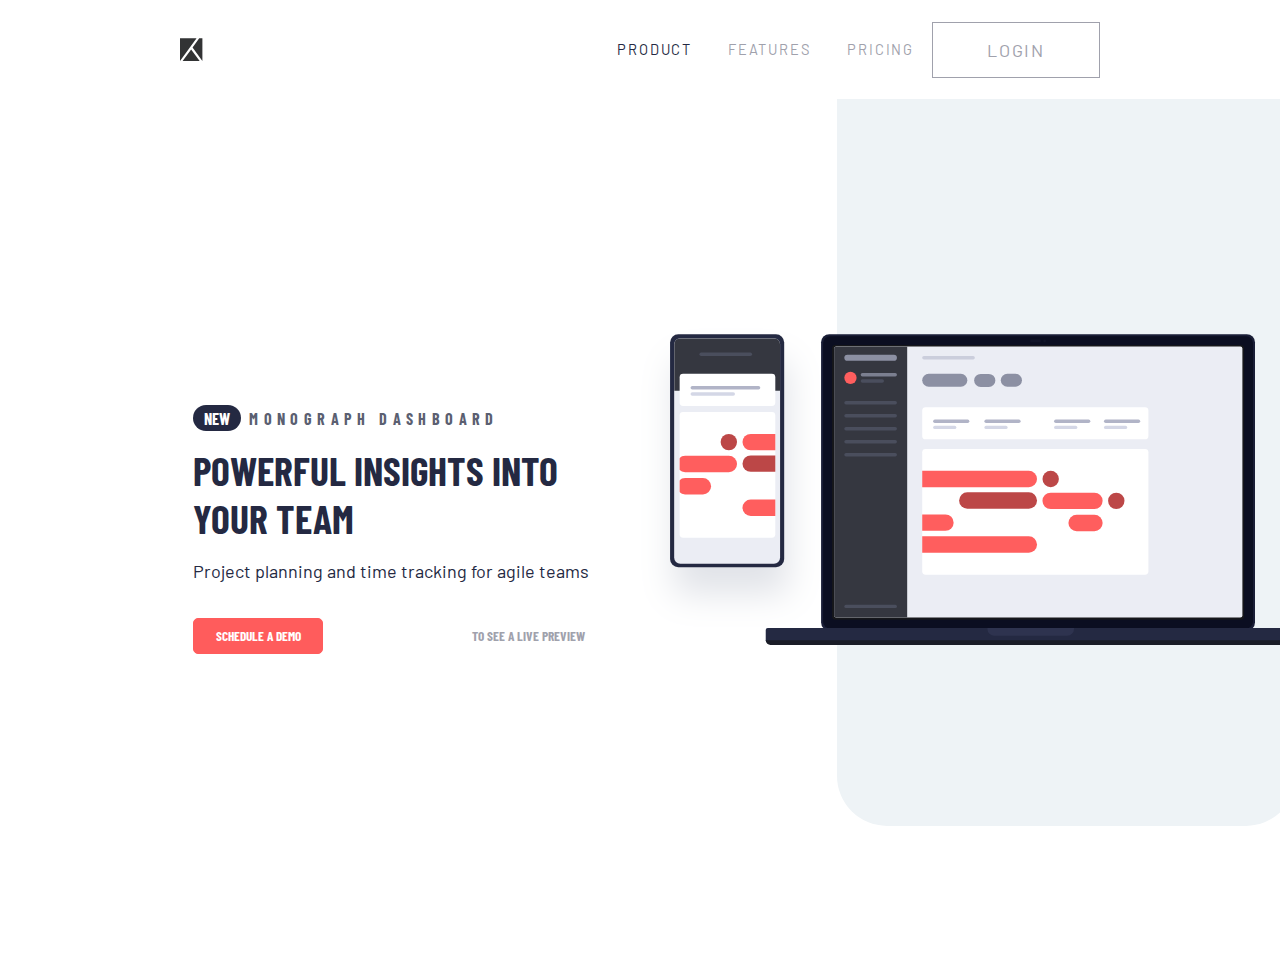
==== docs/index.html @ c7bf065c "first commit" ====
<!DOCTYPE html><html lang="en"><head><meta charset="UTF-8"><meta name="viewport" content="width=device-width,initial-scale=1"><link rel="icon" href="./assets/images/favicon.png"><link href="https://fonts.googleapis.com/css2?family=Barlow&family=Barlow+Condensed:wght@400;700&display=swap" rel="stylesheet"><link rel="stylesheet" href="./css/styles.css"><title>Frontend Mentor | Project Tracking | Taguara Digital</title></head><body><header class="header" id="header"><div class="nav__logo" id="nav__logo"><a href="index.html"><img src="./assets/images/logo.svg" alt="logo"></a></div><div class="toggle-menu" id="toggle-menu"><img src="./assets/images/icon-hamburger.svg" alt="toggle-menu"></div><nav class="main-nav" id="main-nav"><ul class="nav__list" id="nav__list"><li class="nav__item"><a href="#" class="nav__link nav__link--active">Product</a></li><li class="nav__item"><a class="nav__link" href="#">Features</a></li><li class="nav__item"><a class="nav__link" href="#">Pricing</a></li><li class="nav__item"><a class="nav__link btn--menu">Login</a></li></ul></nav></header><main class="main"><div class="main__wrapper"><div class="main__content"><h2 class="main__subtitle"><span>New</span> Monograph Dashboard</h2><h1 class="main__title">Powerful insights into your team</h1><p class="main__txt">Project planning and time tracking for agile teams</p><div class="main__buttons"><button class="btn btn--red">Schedule a demo</button> <button class="btn btn--ghost">to see a live preview</button></div></div><div class="main__img"><img src="./assets/images/illustration-devices.svg" alt="main-image" class="main__image"></div></div></main><script src="./js/app.js"></script></body></html>
---- docs/css/styles.css ----
:root{--red:#ff5c5c;--very-dark-blue:#242942;--dark-grayish-blue:#5b5f71;--grayish-blue:#a0a1ac;--light-grayish-blue:#eef3f6;--ff-title:"Barlow Condensed",sans-serif;--ff-body:"Barlow",sans-serif;--header-height:5.5rem}*,:after,:before{box-sizing:border-box;margin:0;padding:0}html{font-family:var(--ff-body);font-size:18px;font-weight:400;color:var(--very-dark-blue)}body{margin:0;padding:0}body,img{width:100%}img{display:block}ul{list-style:none}a{text-decoration:none}.header{width:100%;height:var(--header-height);padding:0 1.775rem;display:-webkit-box;display:-webkit-flex;display:-ms-flexbox;display:flex;-webkit-box-pack:justify;-webkit-justify-content:space-between;-ms-flex-pack:justify;justify-content:space-between;-webkit-box-align:center;-webkit-align-items:center;-ms-flex-align:center;align-items:center}@media screen and (min-width:990px){.header{padding:0 10em}}.nav__logo{width:24px;z-index:100}.nav__logo img{display:block;width:100%}.main-nav{display:none;-webkit-box-orient:vertical;-webkit-box-direction:normal;-webkit-flex-direction:column;-ms-flex-direction:column;flex-direction:column;-webkit-box-pack:start;-webkit-justify-content:flex-start;-ms-flex-pack:start;justify-content:flex-start;-webkit-box-align:center;-webkit-align-items:center;-ms-flex-align:center;align-items:center}.main-nav--show{width:100vw;height:calc(100vh - var(--header-height));position:absolute;top:var(--header-height);left:0;z-index:50;display:-webkit-box;display:-webkit-flex;display:-ms-flexbox;display:flex;background-color:var(--very-dark-violet);background-image:url(../assets/images/bg-pattern-mobile-nav.svg);background-position:bottom;background-repeat:no-repeat;background-size:contain}.main-nav--show .nav__link--active,.main-nav--show .nav__link:hover{color:var(--very-light-gray)}@media screen and (min-width:768px){.main-nav{width:100%;height:var(--header-height);top:0;display:-webkit-box;display:-webkit-flex;display:-ms-flexbox;display:flex;-webkit-box-orient:horizontal;-webkit-box-direction:normal;-webkit-flex-direction:row;-ms-flex-direction:row;flex-direction:row;-webkit-flex-wrap:wrap;-ms-flex-wrap:wrap;flex-wrap:wrap;-webkit-box-pack:end;-webkit-justify-content:flex-end;-ms-flex-pack:end;justify-content:flex-end;-webkit-box-align:center;-webkit-align-items:center;-ms-flex-align:center;align-items:center;background-color:rgba(0,0,0,0)}}.nav__list{padding-top:2.75rem;z-index:100;display:-webkit-box;display:-webkit-flex;display:-ms-flexbox;display:flex;-webkit-box-orient:vertical;-webkit-box-direction:normal;-webkit-flex-direction:column;-ms-flex-direction:column;flex-direction:column;-webkit-box-pack:start;-webkit-justify-content:flex-start;-ms-flex-pack:start;justify-content:flex-start;-webkit-box-align:center;-webkit-align-items:center;-ms-flex-align:center;align-items:center}@media screen and (min-width:768px){.nav__list{width:-webkit-fit-content;width:-moz-fit-content;width:fit-content;position:relative;margin:0;padding-top:0;top:0;height:var(--header-height);display:-webkit-box;display:-webkit-flex;display:-ms-flexbox;display:flex;-webkit-flex-wrap:wrap;-ms-flex-wrap:wrap;flex-wrap:wrap;-webkit-box-orient:horizontal;-webkit-box-direction:normal;-webkit-flex-direction:row;-ms-flex-direction:row;flex-direction:row;-webkit-box-pack:justify;-webkit-justify-content:space-between;-ms-flex-pack:justify;justify-content:space-between;-webkit-box-align:center;-webkit-align-items:center;-ms-flex-align:center;align-items:center;background:rgba(0,0,0,0)}}.nav__item{text-align:center;width:100%;padding:0 2rem;margin:.5rem}@media screen and (min-width:768px){.nav__item{width:-webkit-fit-content;width:-moz-fit-content;width:fit-content;padding:0;margin:0}}.nav__link{text-transform:uppercase;color:var(--grayish-blue);padding:1rem 3.5rem;display:block;font-size:1.375em;letter-spacing:.1rem;line-height:1rem}.nav__link--active,.nav__link:hover{color:var(--dark-violet)}@media screen and (min-width:768px){.nav__link{width:-webkit-fit-content;width:-moz-fit-content;width:fit-content;padding:1rem;font-size:.8125rem;line-height:1;border-top:none}}.btn--menu{display:block;font-size:1em;color:var(--grayish-blue);padding:1rem 3rem;border:1px solid var(--grayish-blue);background-color:rgba(0,0,0,0);text-transform:uppercase}@media screen and (min-width:768px){.btn--menu{color:var(--grayish-blue);border:1px solid var(--grayish-blue)}.btn--menu:hover{color:var(--very-light-gray);background-color:var(--very-dark-violet);border:1px solid var(--very-dark-violet)}}.toggle-menu{width:24px;z-index:100;cursor:pointer}@media screen and (min-width:768px){.toggle-menu{display:none}}.toggle-menu:hover{-webkit-transform:scale(.95);-ms-transform:scale(.95);transform:scale(.95)}.main{position:relative;width:100%;height:100%}.main__wrapper{position:relative;padding:1.3rem 0;overflow:hidden;display:grid;grid-template-columns:1fr;grid-template-areas:"images" "body"}@media screen and (min-width:768px){.main__wrapper{--padding:calc(1.85rem + 10vw);padding:12.7rem var(--padding);grid-template-columns:repeat(2,1fr);grid-template-areas:"body images"}}.main__content{padding:4.5rem 1.777rem;position:relative;grid-area:body;display:-webkit-box;display:-webkit-flex;display:-ms-flexbox;display:flex;-webkit-box-orient:vertical;-webkit-box-direction:normal;-webkit-flex-direction:column;-ms-flex-direction:column;flex-direction:column;font-family:var(--ff-body)}.main__subtitle{font-family:var(--ff-title);font-size:.9rem;letter-spacing:.3rem;text-transform:uppercase;color:var(--dark-grayish-blue)}.main__subtitle span{font-weight:700;padding:.2rem .6rem;letter-spacing:normal;color:#fff;background-color:var(--very-dark-blue);border-radius:25px}.main__title{font-family:var(--ff-title);font-size:2.2rem;font-weight:700;margin-top:1rem;margin-bottom:1rem;text-transform:uppercase}.main__buttons{margin-top:2rem;display:-webkit-box;display:-webkit-flex;display:-ms-flexbox;display:flex;-webkit-box-pack:justify;-webkit-justify-content:space-between;-ms-flex-pack:justify;justify-content:space-between;-webkit-box-align:center;-webkit-align-items:center;-ms-flex-align:center;align-items:center}.main .btn,.main__buttons{font-family:var(--ff-title)}.main .btn{font-weight:700;padding:.5rem 1.2rem;text-transform:uppercase;border-radius:5px}.main .btn--red{color:#fff;background:var(--red);border:1px solid var(--red)}.main .btn--ghost{color:var(--grayish-blue);background:rgba(0,0,0,0);border:1px solid rgba(0,0,0,0)}.main__img{width:137%;height:120%;position:relative;grid-area:images}.main__img:before{content:"";width:70%;height:170%;position:absolute;top:0;right:0;-webkit-transform:translateY(-40%);-ms-transform:translateY(-40%);transform:translateY(-40%);z-index:-1;background-color:var(--light-grayish-blue);border-radius:50px}
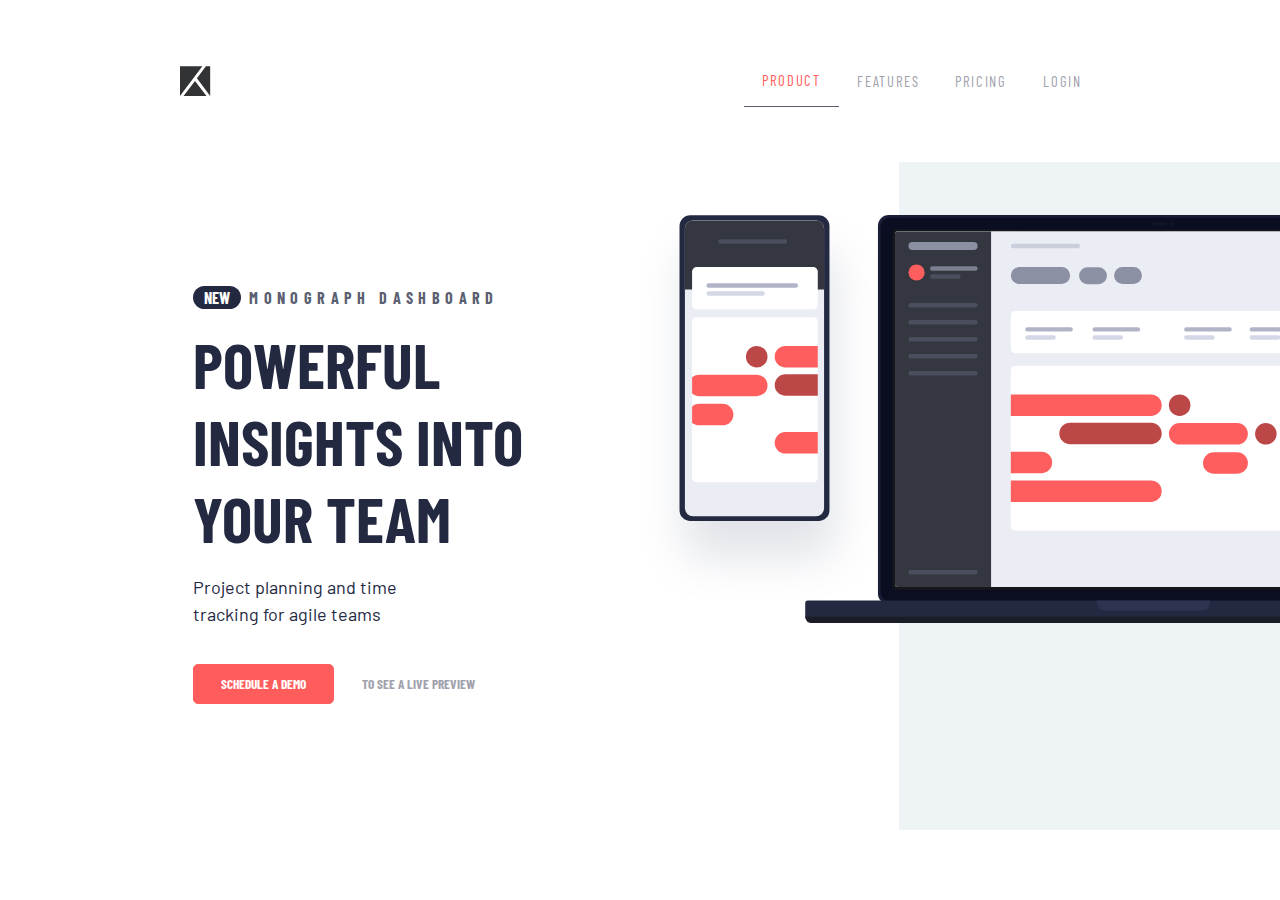
==== commit eb00da06: "parcial active view" ====
--- a/docs/index.html
+++ b/docs/index.html
@@ -1 +1 @@
-<!DOCTYPE html><html lang="en"><head><meta charset="UTF-8"><meta name="viewport" content="width=device-width,initial-scale=1"><link rel="icon" href="./assets/images/favicon.png"><link href="https://fonts.googleapis.com/css2?family=Barlow&family=Barlow+Condensed:wght@400;700&display=swap" rel="stylesheet"><link rel="stylesheet" href="./css/styles.css"><title>Frontend Mentor | Project Tracking | Taguara Digital</title></head><body><header class="header" id="header"><div class="nav__logo" id="nav__logo"><a href="index.html"><img src="./assets/images/logo.svg" alt="logo"></a></div><div class="toggle-menu" id="toggle-menu"><img src="./assets/images/icon-hamburger.svg" alt="toggle-menu"></div><nav class="main-nav" id="main-nav"><ul class="nav__list" id="nav__list"><li class="nav__item"><a href="#" class="nav__link nav__link--active">Product</a></li><li class="nav__item"><a class="nav__link" href="#">Features</a></li><li class="nav__item"><a class="nav__link" href="#">Pricing</a></li><li class="nav__item"><a class="nav__link btn--menu">Login</a></li></ul></nav></header><main class="main"><div class="main__wrapper"><div class="main__content"><h2 class="main__subtitle"><span>New</span> Monograph Dashboard</h2><h1 class="main__title">Powerful insights into your team</h1><p class="main__txt">Project planning and time tracking for agile teams</p><div class="main__buttons"><button class="btn btn--red">Schedule a demo</button> <button class="btn btn--ghost">to see a live preview</button></div></div><div class="main__img"><img src="./assets/images/illustration-devices.svg" alt="main-image" class="main__image"></div></div></main><script src="./js/app.js"></script></body></html>+<!DOCTYPE html><html lang="en"><head><meta charset="UTF-8"><meta name="viewport" content="width=device-width,initial-scale=1"><link rel="icon" href="./assets/images/favicon.png"><link href="https://fonts.googleapis.com/css2?family=Barlow&family=Barlow+Condensed:wght@400;700&display=swap" rel="stylesheet"><link rel="stylesheet" href="./css/styles.css"><title>Frontend Mentor | Project Tracking | Taguara Digital</title></head><body><header class="header" id="header"><div class="nav__logo" id="nav__logo"><a href="index.html"><img src="./assets/images/logo.svg" alt="logo"></a></div><div class="toggle-menu" id="toggle-menu"><img src="./assets/images/icon-hamburger.svg" alt="toggle-menu"></div><nav class="main-nav" id="main-nav"><ul class="nav__list" id="nav__list"><li class="nav__item"><a href="#" class="nav__link nav__link--active">Product</a></li><li class="nav__item"><a class="nav__link" href="#">Features</a></li><li class="nav__item"><a class="nav__link" href="#">Pricing</a></li><li class="nav__item"><a class="nav__link">Login</a></li></ul></nav></header><main class="main"><div class="main__wrapper"><div class="main__content"><h2 class="main__subtitle"><span>New</span> Monograph Dashboard</h2><h1 class="main__title">Powerful insights into your team</h1><p class="main__txt">Project planning and time tracking for agile teams</p><div class="main__buttons"><button class="btn btn--red">Schedule a demo</button> <button class="btn btn--ghost">to see a live preview</button></div></div><div class="main__img"><img src="./assets/images/illustration-devices.svg" alt="main-image" class="main__image"></div></div></main><script src="./js/app.js"></script></body></html>--- a/docs/css/styles.css
+++ b/docs/css/styles.css
@@ -1 +1 @@
-:root{--red:#ff5c5c;--very-dark-blue:#242942;--dark-grayish-blue:#5b5f71;--grayish-blue:#a0a1ac;--light-grayish-blue:#eef3f6;--ff-title:"Barlow Condensed",sans-serif;--ff-body:"Barlow",sans-serif;--header-height:5.5rem}*,:after,:before{box-sizing:border-box;margin:0;padding:0}html{font-family:var(--ff-body);font-size:18px;font-weight:400;color:var(--very-dark-blue)}body{margin:0;padding:0}body,img{width:100%}img{display:block}ul{list-style:none}a{text-decoration:none}.header{width:100%;height:var(--header-height);padding:0 1.775rem;display:-webkit-box;display:-webkit-flex;display:-ms-flexbox;display:flex;-webkit-box-pack:justify;-webkit-justify-content:space-between;-ms-flex-pack:justify;justify-content:space-between;-webkit-box-align:center;-webkit-align-items:center;-ms-flex-align:center;align-items:center}@media screen and (min-width:990px){.header{padding:0 10em}}.nav__logo{width:24px;z-index:100}.nav__logo img{display:block;width:100%}.main-nav{display:none;-webkit-box-orient:vertical;-webkit-box-direction:normal;-webkit-flex-direction:column;-ms-flex-direction:column;flex-direction:column;-webkit-box-pack:start;-webkit-justify-content:flex-start;-ms-flex-pack:start;justify-content:flex-start;-webkit-box-align:center;-webkit-align-items:center;-ms-flex-align:center;align-items:center}.main-nav--show{width:100vw;height:calc(100vh - var(--header-height));position:absolute;top:var(--header-height);left:0;z-index:50;display:-webkit-box;display:-webkit-flex;display:-ms-flexbox;display:flex;background-color:var(--very-dark-violet);background-image:url(../assets/images/bg-pattern-mobile-nav.svg);background-position:bottom;background-repeat:no-repeat;background-size:contain}.main-nav--show .nav__link--active,.main-nav--show .nav__link:hover{color:var(--very-light-gray)}@media screen and (min-width:768px){.main-nav{width:100%;height:var(--header-height);top:0;display:-webkit-box;display:-webkit-flex;display:-ms-flexbox;display:flex;-webkit-box-orient:horizontal;-webkit-box-direction:normal;-webkit-flex-direction:row;-ms-flex-direction:row;flex-direction:row;-webkit-flex-wrap:wrap;-ms-flex-wrap:wrap;flex-wrap:wrap;-webkit-box-pack:end;-webkit-justify-content:flex-end;-ms-flex-pack:end;justify-content:flex-end;-webkit-box-align:center;-webkit-align-items:center;-ms-flex-align:center;align-items:center;background-color:rgba(0,0,0,0)}}.nav__list{padding-top:2.75rem;z-index:100;display:-webkit-box;display:-webkit-flex;display:-ms-flexbox;display:flex;-webkit-box-orient:vertical;-webkit-box-direction:normal;-webkit-flex-direction:column;-ms-flex-direction:column;flex-direction:column;-webkit-box-pack:start;-webkit-justify-content:flex-start;-ms-flex-pack:start;justify-content:flex-start;-webkit-box-align:center;-webkit-align-items:center;-ms-flex-align:center;align-items:center}@media screen and (min-width:768px){.nav__list{width:-webkit-fit-content;width:-moz-fit-content;width:fit-content;position:relative;margin:0;padding-top:0;top:0;height:var(--header-height);display:-webkit-box;display:-webkit-flex;display:-ms-flexbox;display:flex;-webkit-flex-wrap:wrap;-ms-flex-wrap:wrap;flex-wrap:wrap;-webkit-box-orient:horizontal;-webkit-box-direction:normal;-webkit-flex-direction:row;-ms-flex-direction:row;flex-direction:row;-webkit-box-pack:justify;-webkit-justify-content:space-between;-ms-flex-pack:justify;justify-content:space-between;-webkit-box-align:center;-webkit-align-items:center;-ms-flex-align:center;align-items:center;background:rgba(0,0,0,0)}}.nav__item{text-align:center;width:100%;padding:0 2rem;margin:.5rem}@media screen and (min-width:768px){.nav__item{width:-webkit-fit-content;width:-moz-fit-content;width:fit-content;padding:0;margin:0}}.nav__link{text-transform:uppercase;color:var(--grayish-blue);padding:1rem 3.5rem;display:block;font-size:1.375em;letter-spacing:.1rem;line-height:1rem}.nav__link--active,.nav__link:hover{color:var(--dark-violet)}@media screen and (min-width:768px){.nav__link{width:-webkit-fit-content;width:-moz-fit-content;width:fit-content;padding:1rem;font-size:.8125rem;line-height:1;border-top:none}}.btn--menu{display:block;font-size:1em;color:var(--grayish-blue);padding:1rem 3rem;border:1px solid var(--grayish-blue);background-color:rgba(0,0,0,0);text-transform:uppercase}@media screen and (min-width:768px){.btn--menu{color:var(--grayish-blue);border:1px solid var(--grayish-blue)}.btn--menu:hover{color:var(--very-light-gray);background-color:var(--very-dark-violet);border:1px solid var(--very-dark-violet)}}.toggle-menu{width:24px;z-index:100;cursor:pointer}@media screen and (min-width:768px){.toggle-menu{display:none}}.toggle-menu:hover{-webkit-transform:scale(.95);-ms-transform:scale(.95);transform:scale(.95)}.main{position:relative;width:100%;height:100%}.main__wrapper{position:relative;padding:1.3rem 0;overflow:hidden;display:grid;grid-template-columns:1fr;grid-template-areas:"images" "body"}@media screen and (min-width:768px){.main__wrapper{--padding:calc(1.85rem + 10vw);padding:12.7rem var(--padding);grid-template-columns:repeat(2,1fr);grid-template-areas:"body images"}}.main__content{padding:4.5rem 1.777rem;position:relative;grid-area:body;display:-webkit-box;display:-webkit-flex;display:-ms-flexbox;display:flex;-webkit-box-orient:vertical;-webkit-box-direction:normal;-webkit-flex-direction:column;-ms-flex-direction:column;flex-direction:column;font-family:var(--ff-body)}.main__subtitle{font-family:var(--ff-title);font-size:.9rem;letter-spacing:.3rem;text-transform:uppercase;color:var(--dark-grayish-blue)}.main__subtitle span{font-weight:700;padding:.2rem .6rem;letter-spacing:normal;color:#fff;background-color:var(--very-dark-blue);border-radius:25px}.main__title{font-family:var(--ff-title);font-size:2.2rem;font-weight:700;margin-top:1rem;margin-bottom:1rem;text-transform:uppercase}.main__buttons{margin-top:2rem;display:-webkit-box;display:-webkit-flex;display:-ms-flexbox;display:flex;-webkit-box-pack:justify;-webkit-justify-content:space-between;-ms-flex-pack:justify;justify-content:space-between;-webkit-box-align:center;-webkit-align-items:center;-ms-flex-align:center;align-items:center}.main .btn,.main__buttons{font-family:var(--ff-title)}.main .btn{font-weight:700;padding:.5rem 1.2rem;text-transform:uppercase;border-radius:5px}.main .btn--red{color:#fff;background:var(--red);border:1px solid var(--red)}.main .btn--ghost{color:var(--grayish-blue);background:rgba(0,0,0,0);border:1px solid rgba(0,0,0,0)}.main__img{width:137%;height:120%;position:relative;grid-area:images}.main__img:before{content:"";width:70%;height:170%;position:absolute;top:0;right:0;-webkit-transform:translateY(-40%);-ms-transform:translateY(-40%);transform:translateY(-40%);z-index:-1;background-color:var(--light-grayish-blue);border-radius:50px}+:root{--red:#ff5c5c;--very-dark-blue:#242942;--dark-grayish-blue:#5b5f71;--grayish-blue:#a0a1ac;--light-grayish-blue:#eef3f6;--ff-title:"Barlow Condensed",sans-serif;--ff-body:"Barlow",sans-serif;--header-height:5.5rem}*,:after,:before{box-sizing:border-box;margin:0;padding:0}html{font-family:var(--ff-body);font-size:18px;font-weight:400;color:var(--very-dark-blue)}body{margin:0;padding:0}body,img{width:100%}img{display:block}ul{list-style:none}a{text-decoration:none}.header{width:100%;height:var(--header-height);padding:0 1.775rem;display:-webkit-box;display:-webkit-flex;display:-ms-flexbox;display:flex;-webkit-box-pack:justify;-webkit-justify-content:space-between;-ms-flex-pack:justify;justify-content:space-between;-webkit-box-align:center;-webkit-align-items:center;-ms-flex-align:center;align-items:center}@media screen and (min-width:990px){.header{height:9rem;padding:0 10em}}.nav__logo{width:24px;z-index:100}.nav__logo img{display:block;width:100%}@media screen and (min-width:768px){.nav__logo{width:32px}}.main-nav{display:none;-webkit-box-orient:vertical;-webkit-box-direction:normal;-webkit-flex-direction:column;-ms-flex-direction:column;flex-direction:column;-webkit-box-pack:start;-webkit-justify-content:flex-start;-ms-flex-pack:start;justify-content:flex-start;-webkit-box-align:center;-webkit-align-items:center;-ms-flex-align:center;align-items:center}.main-nav--show{width:100vw;height:calc(100vh - var(--header-height));position:absolute;top:var(--header-height);left:0;z-index:50;display:-webkit-box;display:-webkit-flex;display:-ms-flexbox;display:flex;background-color:var(--very-dark-violet);background-image:url(../assets/images/bg-pattern-mobile-nav.svg);background-position:bottom;background-repeat:no-repeat;background-size:contain}.main-nav--show .nav__link--active,.main-nav--show .nav__link:hover{color:var(--very-light-gray)}@media screen and (min-width:768px){.main-nav{width:100%;height:var(--header-height);top:0;display:-webkit-box;display:-webkit-flex;display:-ms-flexbox;display:flex;-webkit-box-orient:horizontal;-webkit-box-direction:normal;-webkit-flex-direction:row;-ms-flex-direction:row;flex-direction:row;-webkit-flex-wrap:wrap;-ms-flex-wrap:wrap;flex-wrap:wrap;-webkit-box-pack:end;-webkit-justify-content:flex-end;-ms-flex-pack:end;justify-content:flex-end;-webkit-box-align:center;-webkit-align-items:center;-ms-flex-align:center;align-items:center;background-color:rgba(0,0,0,0)}}.nav__list{padding-top:2.75rem;z-index:100;display:-webkit-box;display:-webkit-flex;display:-ms-flexbox;display:flex;-webkit-box-orient:vertical;-webkit-box-direction:normal;-webkit-flex-direction:column;-ms-flex-direction:column;flex-direction:column;-webkit-box-pack:start;-webkit-justify-content:flex-start;-ms-flex-pack:start;justify-content:flex-start;-webkit-box-align:center;-webkit-align-items:center;-ms-flex-align:center;align-items:center}@media screen and (min-width:768px){.nav__list{width:-webkit-fit-content;width:-moz-fit-content;width:fit-content;position:relative;margin:0;padding-top:0;top:0;height:var(--header-height);display:-webkit-box;display:-webkit-flex;display:-ms-flexbox;display:flex;-webkit-flex-wrap:wrap;-ms-flex-wrap:wrap;flex-wrap:wrap;-webkit-box-orient:horizontal;-webkit-box-direction:normal;-webkit-flex-direction:row;-ms-flex-direction:row;flex-direction:row;-webkit-box-pack:justify;-webkit-justify-content:space-between;-ms-flex-pack:justify;justify-content:space-between;-webkit-box-align:center;-webkit-align-items:center;-ms-flex-align:center;align-items:center;background:rgba(0,0,0,0)}}.nav__item{font-family:var(--ff-title);text-align:center;width:100%;padding:0 2rem;margin:.5rem}@media screen and (min-width:768px){.nav__item{width:-webkit-fit-content;width:-moz-fit-content;width:fit-content;padding:0;margin:0}}.nav__link{text-transform:uppercase;color:var(--grayish-blue);padding:1rem 3.5rem;display:block;font-size:1.375em;letter-spacing:.1rem;line-height:1rem}.nav__link--active,.nav__link:hover{color:var(--red);border-bottom:1px solid var(--dark-grayish-blue)}@media screen and (min-width:768px){.nav__link{width:-webkit-fit-content;width:-moz-fit-content;width:fit-content;padding:1rem;font-size:.8125rem;line-height:1;border-top:none}}.btn--menu{display:block;font-size:1em;color:var(--grayish-blue);padding:1rem 3rem;border:1px solid var(--grayish-blue);background-color:rgba(0,0,0,0);text-transform:uppercase}@media screen and (min-width:768px){.btn--menu{color:var(--grayish-blue);border:1px solid var(--grayish-blue)}.btn--menu:hover{color:var(--very-light-gray);background-color:var(--very-dark-violet);border:1px solid var(--very-dark-violet)}}.toggle-menu{width:24px;z-index:100;cursor:pointer}@media screen and (min-width:768px){.toggle-menu{display:none}}.toggle-menu:hover{-webkit-transform:scale(.95);-ms-transform:scale(.95);transform:scale(.95)}.main{position:relative;width:100%;height:100%}.main__wrapper{position:relative;padding:1.3rem 0;overflow:hidden;display:grid;grid-template-columns:1fr;grid-template-areas:"images" "body"}@media screen and (min-width:768px){.main__wrapper{--padding:calc(1.85rem + 10vw);padding:2.5rem var(--padding);grid-template-columns:repeat(2,1fr);grid-template-areas:"body images"}}.main__content{padding:4.5rem 1.777rem;position:relative;grid-area:body;display:-webkit-box;display:-webkit-flex;display:-ms-flexbox;display:flex;-webkit-box-orient:vertical;-webkit-box-direction:normal;-webkit-flex-direction:column;-ms-flex-direction:column;flex-direction:column;font-family:var(--ff-body)}.main__subtitle{font-family:var(--ff-title);font-size:.9rem;letter-spacing:.3rem;text-transform:uppercase;color:var(--dark-grayish-blue)}.main__subtitle span{font-weight:700;padding:.1rem .6rem;letter-spacing:normal;color:#fff;background-color:var(--very-dark-blue);border-radius:25px}.main__title{font-family:var(--ff-title);font-size:2.2rem;font-weight:700;margin-top:1rem;margin-bottom:1rem;text-transform:uppercase}@media screen and (min-width:768px){.main__title{font-size:3.55rem}}.main__txt{width:90%;line-height:1.5}@media screen and (min-width:768px){.main__txt{width:60%}}.main__buttons{font-family:var(--ff-title);margin-top:2rem;display:-webkit-box;display:-webkit-flex;display:-ms-flexbox;display:flex;-webkit-box-pack:justify;-webkit-justify-content:space-between;-ms-flex-pack:justify;justify-content:space-between;-webkit-box-align:center;-webkit-align-items:center;-ms-flex-align:center;align-items:center}@media screen and (min-width:768px){.main__buttons{-webkit-box-pack:start;-webkit-justify-content:flex-start;-ms-flex-pack:start;justify-content:flex-start}}.main .btn{font-family:var(--ff-title);font-weight:700;padding:.6rem 1.5rem;text-transform:uppercase;border-radius:5px}.main .btn:hover{opacity:.7}.main .btn--red{color:#fff;background:var(--red);border:1px solid var(--red)}.main .btn--ghost{color:var(--grayish-blue);background:rgba(0,0,0,0);border:1px solid rgba(0,0,0,0)}.main__img{width:137%;height:120%;position:relative;grid-area:images}@media screen and (min-width:768px){.main__img{width:180%}}.main__img:before{content:"";width:70%;height:170%;position:absolute;top:0;right:0;-webkit-transform:translateY(-40%);-ms-transform:translateY(-40%);transform:translateY(-40%);z-index:-1;background-color:var(--light-grayish-blue);border-radius:50px}